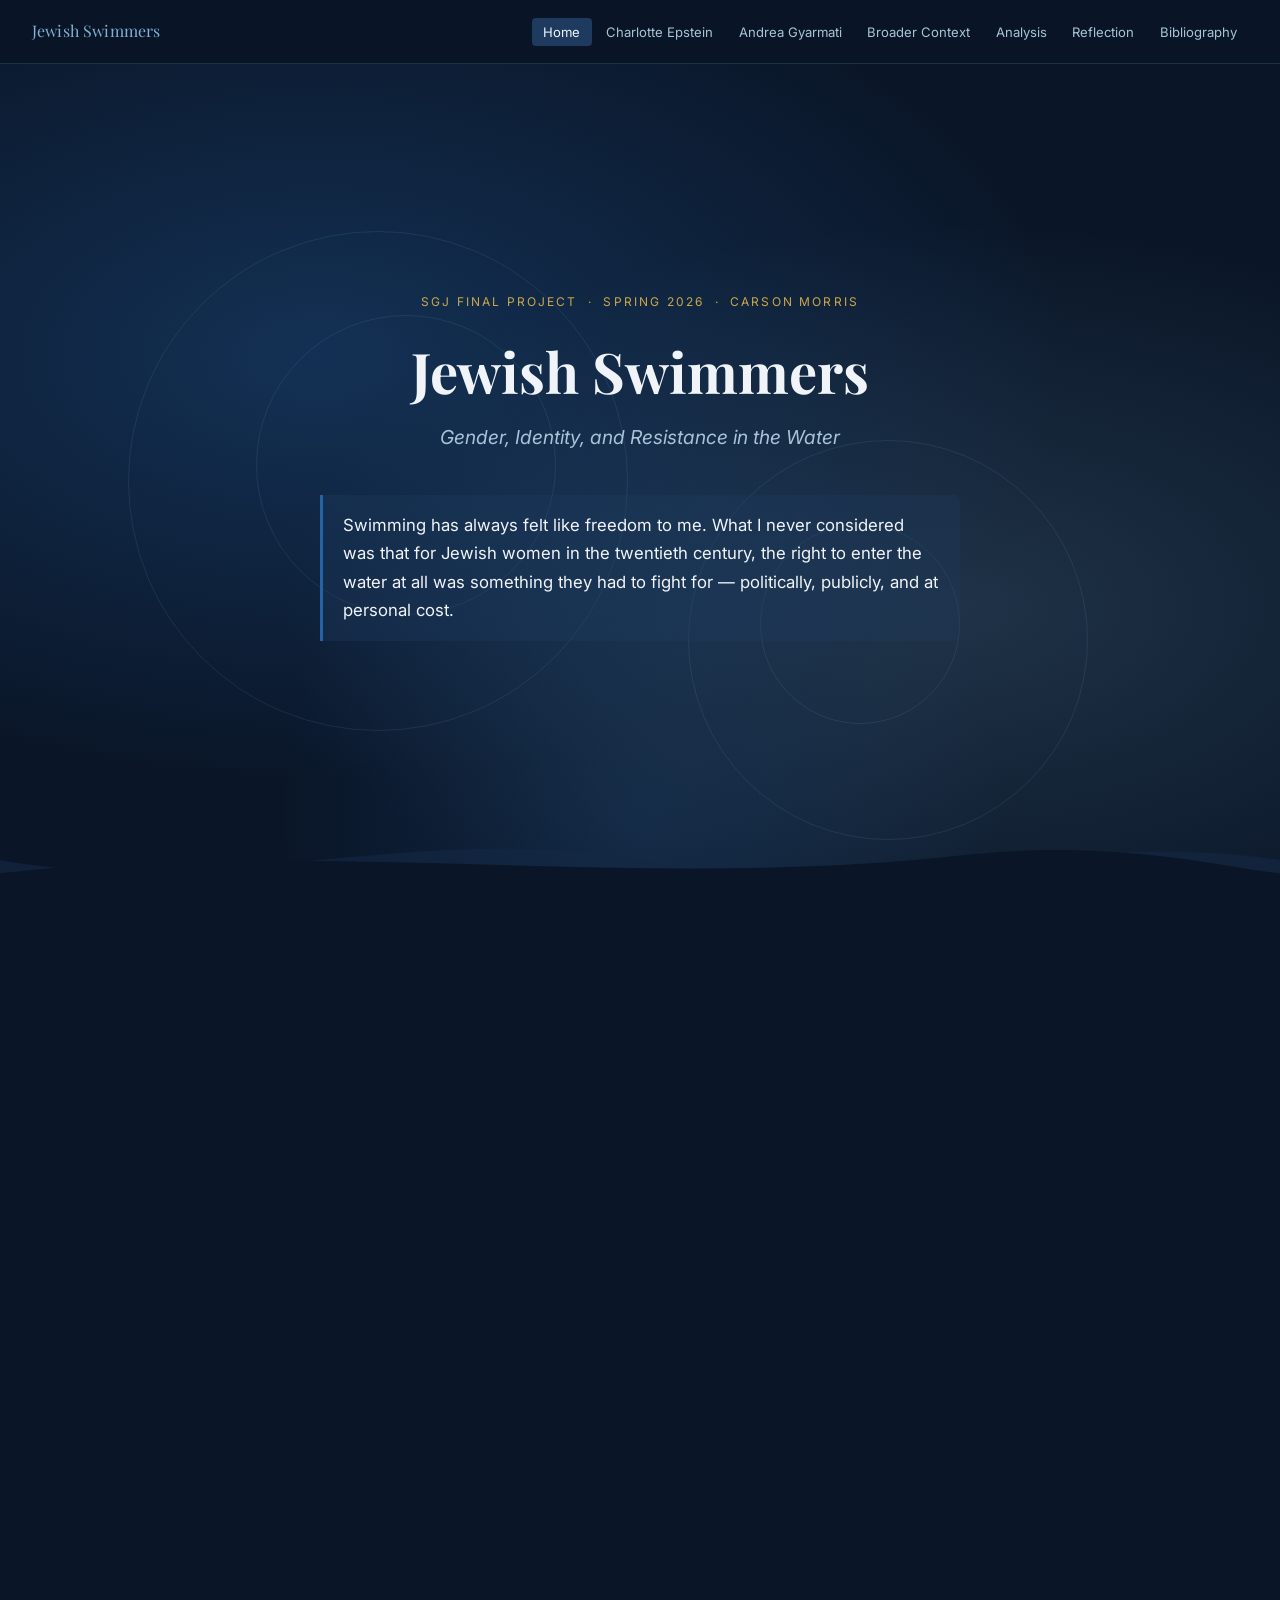
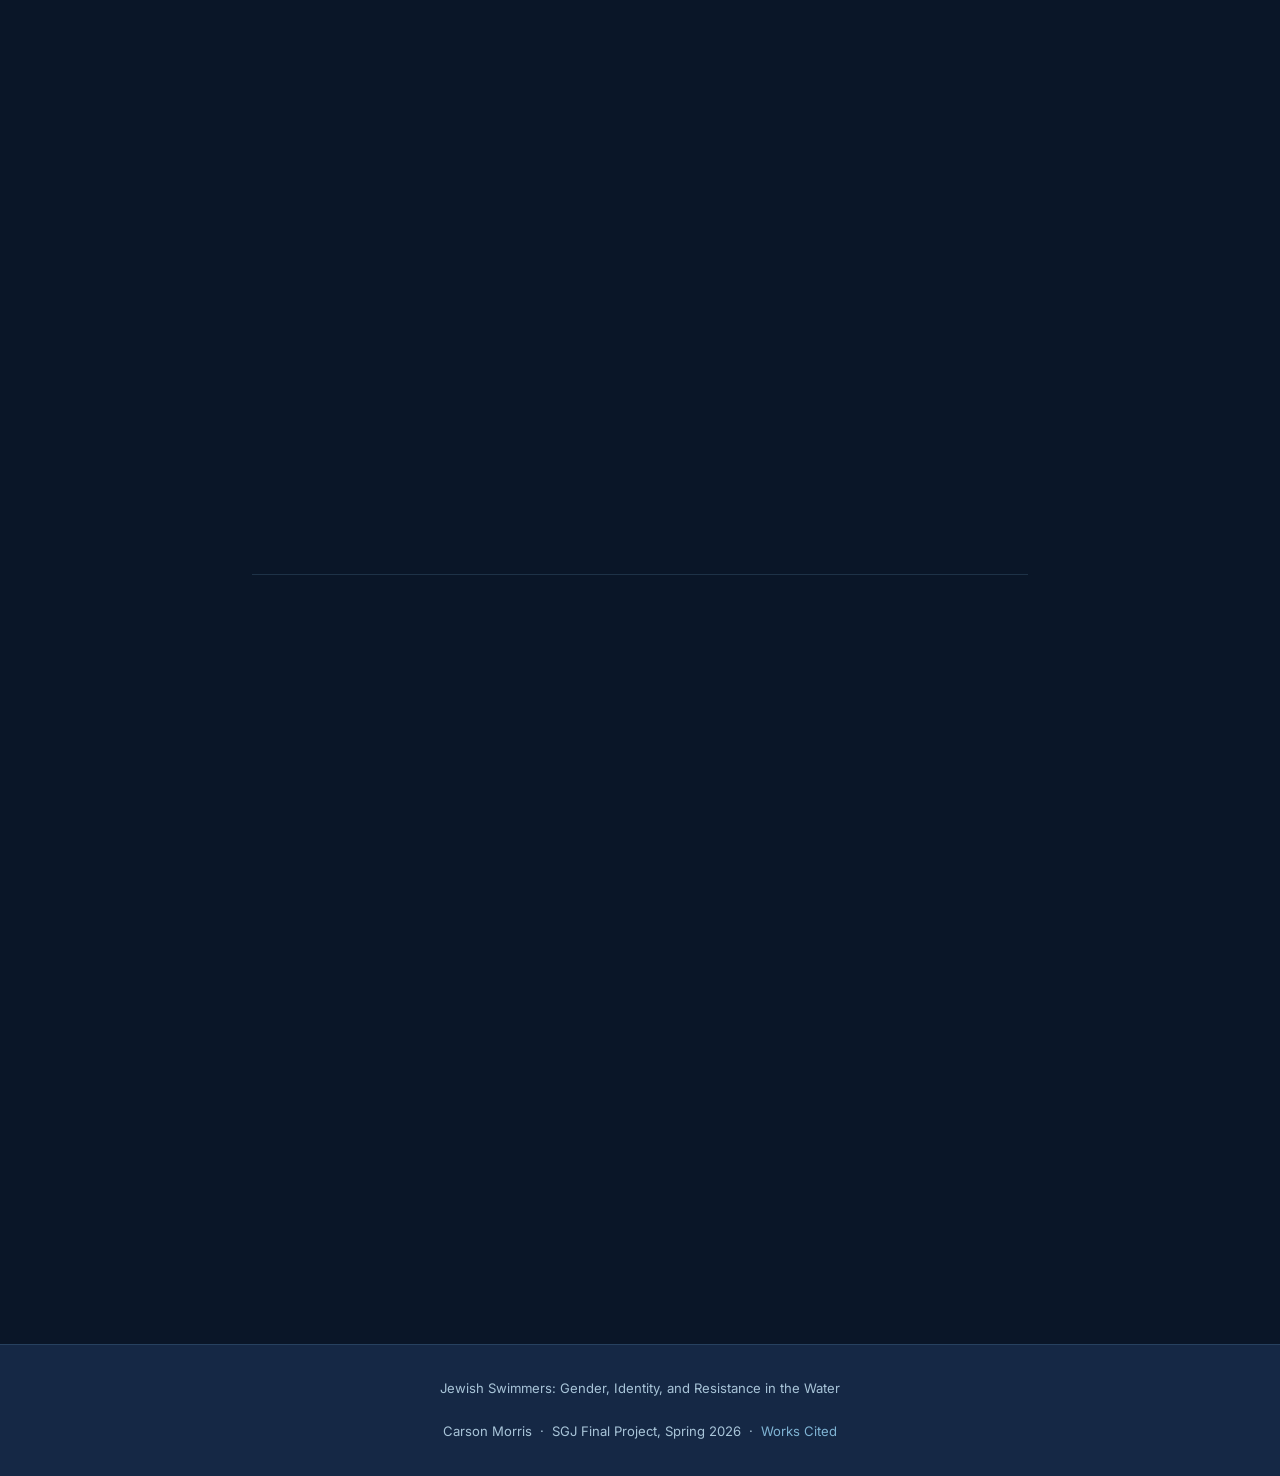
==== index.html @ 77813547 "Add files via upload" ====
<!DOCTYPE html>
<html lang="en">
<head>
  <meta charset="UTF-8">
  <meta name="viewport" content="width=device-width, initial-scale=1.0">
  <title>Jewish Swimmers: Gender, Identity, and Resistance in the Water</title>
  <link rel="preconnect" href="https://fonts.googleapis.com">
  <link rel="preconnect" href="https://fonts.gstatic.com" crossorigin>
  <link href="https://fonts.googleapis.com/css2?family=Playfair+Display:ital,wght@0,400;0,700;1,400&family=Inter:wght@400;500;600&display=swap" rel="stylesheet">
  <link rel="stylesheet" href="styles.css">
</head>
<body>

  <nav class="nav">
    <a href="index.html" class="nav-brand">Jewish Swimmers</a>
    <button class="nav-toggle" aria-label="Toggle navigation" aria-expanded="false">☰</button>
    <ul class="nav-links">
      <li><a href="index.html" class="active">Home</a></li>
      <li><a href="epstein.html">Charlotte Epstein</a></li>
      <li><a href="gyarmati.html">Andrea Gyarmati</a></li>
      <li><a href="context.html">Broader Context</a></li>
      <li><a href="analysis.html">Analysis</a></li>
      <li><a href="reflection.html">Reflection</a></li>
      <li><a href="bibliography.html">Bibliography</a></li>
    </ul>
  </nav>

  <!-- Hero -->
  <section class="hero">
    <div class="hero-bg"></div>
    <div class="hero-ripples">
      <span class="ripple"></span>
      <span class="ripple"></span>
      <span class="ripple"></span>
      <span class="ripple"></span>
    </div>
    <div class="hero-content">
      <p class="hero-eyebrow">SGJ Final Project &nbsp;·&nbsp; Spring 2026 &nbsp;·&nbsp; Carson Morris</p>
      <h1>Jewish Swimmers</h1>
      <p class="hero-subtitle">Gender, Identity, and Resistance in the Water</p>
      <p class="hero-hook">
        Swimming has always felt like freedom to me. What I never considered was that for Jewish women in the twentieth century, the right to enter the water at all was something they had to fight for &mdash; politically, publicly, and at personal cost.
      </p>
    </div>
    <div class="hero-wave">
      <svg viewBox="0 0 1440 90" xmlns="http://www.w3.org/2000/svg" preserveAspectRatio="none">
        <path d="M0,45 C240,90 480,0 720,45 C960,90 1200,10 1440,45 L1440,90 L0,90 Z" fill="rgba(21,40,69,0.6)"/>
        <path d="M0,60 C360,20 720,80 1080,40 C1260,20 1380,55 1440,60 L1440,90 L0,90 Z" fill="#0a1628"/>
      </svg>
    </div>
  </section>

  <main class="content">

    <!-- Why Swimming -->
    <section class="section fade-in">
      <p class="section-label">Personal Introduction</p>
      <h2>Why Swimming?</h2>

      <p>I started swimming when I was five years old. My parents signed me up for the neighborhood swim team &mdash; not because I begged them to, but because they decided it would be good for me. I didn't have much say in the matter. But somewhere between those first clumsy laps and the years that followed, something shifted. I fell in love with the sport in a way I hadn't anticipated.</p>

      <p>It wasn't always smooth. On my first club team, the yardage was relentless &mdash; endless practices that seemed designed to wear you down before they built you up. There were stretches where I seriously considered walking away. I almost quit. But I found a new team, one that matched how I wanted to train and compete, and everything changed. I found my love of swimming again, and this time I held onto it with both hands.</p>

      <p>That love carried me all the way to Lehigh University, where I swam competitively at the college level. The determination it took to get there &mdash; the focus, the sacrifice, the years of work &mdash; is something I'm still proud of. And even after my competitive days wound down, I stayed connected to the sport, spending about three years coaching younger swimmers. In those years on the deck, I was passing something on, though I didn't fully understand yet what that something was.</p>

      <p>I tell you all of this because when I began researching this project, I realized I had always treated the pool as neutral territory. A lane, a clock, a wall to push off from. What this research forced me to reckon with is that the pool is anything but neutral &mdash; and for Jewish women in the twentieth century, it never was.</p>

      <div class="pull-quote fade-in">
        <blockquote>"Charlotte Epstein serves as a symbol of the critical efforts of a Jewish sportswoman to improve the competitive opportunities and quest for physical emancipation of American women using their bodies in aquatic sports."</blockquote>
        <cite>&mdash; Linda J. Borish, "The Cradle of American Champions" (2004)</cite>
      </div>

      <p>Charlotte Epstein had to battle male-dominated institutions just for women to be allowed to compete at all. Andrea Gyarmati arrived at the 1972 Munich Olympics as a Jewish athlete &mdash; in the very city, in the very games, where eleven Israeli athletes were murdered by Palestinian terrorists. These women were not just athletes. They were navigating the intersection of gender, Jewish identity, and political history in one of the most contested spaces imaginable: the pool.</p>

      <p>This project is my attempt to understand what the water really means &mdash; not just for me, but for the Jewish women who claimed it as a site of identity, resistance, and survival long before I ever touched a lane rope.</p>
    </section>

    <hr class="divider">

    <!-- Navigation Cards -->
    <section class="section fade-in">
      <p class="section-label">Explore the Project</p>
      <h2>Sections</h2>

      <div class="page-cards">
        <a href="epstein.html" class="page-card">
          <p class="page-card-label">Profile</p>
          <h3>Charlotte Epstein</h3>
          <p>How one Jewish woman from New York City transformed American women's swimming &mdash; and made it political in the process.</p>
        </a>
        <a href="gyarmati.html" class="page-card">
          <p class="page-card-label">Profile</p>
          <h3>Andrea Gyarmati</h3>
          <p>The Hungarian Olympic swimmer who inherited a champion's legacy and ultimately chose to step away from it on her own terms.</p>
        </a>
        <a href="context.html" class="page-card">
          <p class="page-card-label">Historical Context</p>
          <h3>Broader Context</h3>
          <p>Jewish women's institutional barriers in sport, and the paradox at the heart of "Muscular Judaism" and the "New Jew" ideal.</p>
        </a>
        <a href="analysis.html" class="page-card">
          <p class="page-card-label">Thematic Analysis</p>
          <h3>Why This Matters</h3>
          <p>What swimming reveals about Jewish identity, gender, and the politics of the body across two continents and a century of history.</p>
        </a>
        <a href="reflection.html" class="page-card">
          <p class="page-card-label">Personal Reflection</p>
          <h3>Reflection</h3>
          <p>What I learned, what surprised me, and how my understanding of the pool &mdash; and my place in it &mdash; has permanently changed.</p>
        </a>
        <a href="bibliography.html" class="page-card">
          <p class="page-card-label">Sources</p>
          <h3>Bibliography</h3>
          <p>The scholarly articles and encyclopedia entries that grounded this research in the academic literature on sport and Jewish identity.</p>
        </a>
      </div>
    </section>

  </main>

  <footer>
    <p>Jewish Swimmers: Gender, Identity, and Resistance in the Water</p>
    <p>Carson Morris &nbsp;·&nbsp; SGJ Final Project, Spring 2026 &nbsp;·&nbsp; <a href="bibliography.html">Works Cited</a></p>
  </footer>

  <script src="script.js"></script>
</body>
</html>
---- styles.css ----
/* ============================================================
   styles.css — Jewish Swimmers: Gender, Identity & Resistance
   ============================================================ */

/* ── Reset & Base ── */
*, *::before, *::after {
  box-sizing: border-box;
  margin: 0;
  padding: 0;
}

:root {
  --bg:           #0a1628;
  --surface:      #1e3a5f;
  --surface-2:    #152845;
  --accent:       #2563a8;
  --accent-light: #7fb3d3;
  --text:         #f0f4f8;
  --text-muted:   #a8c4d8;
  --gold:         #c9a84c;
  --border:       rgba(123, 179, 211, 0.18);
  --max-width:    840px;
  --nav-height:   64px;
}

html { scroll-behavior: smooth; }

body {
  font-family: 'Inter', sans-serif;
  background-color: var(--bg);
  color: var(--text);
  line-height: 1.8;
  font-size: 1rem;
}

/* ── Typography ── */
h1, h2, h3, h4 {
  font-family: 'Playfair Display', serif;
  line-height: 1.2;
}

h1 { font-size: clamp(2rem, 5vw, 3.5rem); }

h2 {
  font-size: clamp(1.5rem, 3vw, 2.1rem);
  color: var(--accent-light);
  margin-bottom: 1rem;
}

h3 {
  font-size: 1.3rem;
  color: var(--gold);
  margin-bottom: 0.5rem;
}

h4 {
  font-size: 1.05rem;
  color: var(--accent-light);
  margin-bottom: 0.4rem;
}

p { margin-bottom: 1.25rem; }

a { color: var(--accent-light); text-decoration: none; transition: color 0.2s; }
a:hover { color: var(--text); }

/* ── Navigation ── */
.nav {
  position: sticky;
  top: 0;
  z-index: 100;
  background: rgba(10, 22, 40, 0.96);
  backdrop-filter: blur(10px);
  border-bottom: 1px solid var(--border);
  min-height: var(--nav-height);
  display: flex;
  align-items: center;
  padding: 0 2rem;
  gap: 1.5rem;
  flex-wrap: wrap;
}

.nav-brand {
  font-family: 'Playfair Display', serif;
  font-size: 1rem;
  color: var(--accent-light);
  white-space: nowrap;
  flex-shrink: 0;
  letter-spacing: 0.01em;
}

.nav-brand:hover { color: var(--text); }

.nav-links {
  list-style: none;
  display: flex;
  gap: 0.2rem;
  flex-wrap: wrap;
  margin-left: auto;
  align-items: center;
}

.nav-links a {
  font-size: 0.82rem;
  color: var(--text-muted);
  padding: 0.4rem 0.7rem;
  border-radius: 4px;
  transition: background 0.2s, color 0.2s;
  white-space: nowrap;
}

.nav-links a:hover,
.nav-links a.active {
  background: var(--surface);
  color: var(--text);
}

.nav-toggle {
  display: none;
  background: none;
  border: 1px solid var(--border);
  color: var(--text);
  font-size: 1.2rem;
  cursor: pointer;
  padding: 0.3rem 0.6rem;
  border-radius: 4px;
  margin-left: auto;
}

/* ── Hero ── */
.hero {
  position: relative;
  min-height: calc(100vh - var(--nav-height));
  display: flex;
  flex-direction: column;
  align-items: center;
  justify-content: center;
  text-align: center;
  padding: 5rem 2rem 7rem;
  overflow: hidden;
}

.hero-bg {
  position: absolute;
  inset: 0;
  background:
    radial-gradient(ellipse at 25% 35%, rgba(37, 99, 168, 0.35) 0%, transparent 55%),
    radial-gradient(ellipse at 75% 65%, rgba(127, 179, 211, 0.18) 0%, transparent 50%),
    radial-gradient(ellipse at 50% 90%, rgba(37, 99, 168, 0.2) 0%, transparent 40%),
    var(--bg);
  animation: hero-glow 10s ease-in-out infinite alternate;
}

@keyframes hero-glow {
  from { opacity: 0.7; }
  to   { opacity: 1; }
}

.hero-ripples {
  position: absolute;
  inset: 0;
  overflow: hidden;
  pointer-events: none;
}

.ripple {
  position: absolute;
  border-radius: 50%;
  border: 1px solid rgba(127, 179, 211, 0.12);
  animation: ripple-out 12s ease-out infinite;
}

.ripple:nth-child(1) { width: 300px; height: 300px; top: 30%; left: 20%; animation-delay: 0s; }
.ripple:nth-child(2) { width: 500px; height: 500px; top: 20%; left: 10%; animation-delay: 2s; }
.ripple:nth-child(3) { width: 200px; height: 200px; top: 55%; right: 25%; animation-delay: 4s; }
.ripple:nth-child(4) { width: 400px; height: 400px; top: 45%; right: 15%; animation-delay: 6s; }

@keyframes ripple-out {
  0%   { transform: scale(0.8); opacity: 0.3; }
  50%  { opacity: 0.15; }
  100% { transform: scale(1.3); opacity: 0; }
}

.hero-wave {
  position: absolute;
  bottom: 0;
  left: 0;
  right: 0;
  line-height: 0;
}

.hero-wave svg { display: block; width: 100%; }

.hero-content {
  position: relative;
  z-index: 1;
  max-width: 780px;
}

.hero-eyebrow {
  font-size: 0.75rem;
  letter-spacing: 0.18em;
  text-transform: uppercase;
  color: var(--gold);
  margin-bottom: 1.5rem;
}

.hero h1 { margin-bottom: 1rem; color: var(--text); }

.hero-subtitle {
  font-size: 1.2rem;
  color: var(--text-muted);
  margin-bottom: 2.5rem;
  font-style: italic;
}

.hero-hook {
  font-size: 1.05rem;
  color: var(--text);
  border-left: 3px solid var(--accent);
  padding: 1rem 1.25rem;
  text-align: left;
  max-width: 640px;
  margin: 0 auto;
  background: rgba(30, 58, 95, 0.35);
  border-radius: 0 6px 6px 0;
  line-height: 1.7;
}

/* ── Page Header (non-hero pages) ── */
.page-header {
  background: linear-gradient(160deg, var(--surface-2) 0%, var(--bg) 100%);
  border-bottom: 1px solid var(--border);
  padding: 4rem 2rem 3.5rem;
  text-align: center;
  position: relative;
  overflow: hidden;
}

.page-header::before {
  content: '';
  position: absolute;
  inset: 0;
  background: radial-gradient(ellipse at 50% 0%, rgba(37, 99, 168, 0.2) 0%, transparent 60%);
  pointer-events: none;
}

.page-header .eyebrow {
  font-size: 0.72rem;
  letter-spacing: 0.18em;
  text-transform: uppercase;
  color: var(--gold);
  margin-bottom: 0.75rem;
  position: relative;
}

.page-header h1 {
  font-size: clamp(1.75rem, 4vw, 2.75rem);
  color: var(--text);
  margin-bottom: 0.75rem;
  position: relative;
}

.page-header .subtitle {
  color: var(--text-muted);
  font-size: 1.05rem;
  max-width: 600px;
  margin: 0 auto;
  position: relative;
}

/* ── Main Content ── */
.content {
  max-width: var(--max-width);
  margin: 0 auto;
  padding: 4rem 2rem;
}

/* ── Sections ── */
.section { margin-bottom: 4rem; }

.section-label {
  font-size: 0.72rem;
  letter-spacing: 0.16em;
  text-transform: uppercase;
  color: var(--gold);
  margin-bottom: 0.5rem;
}

/* ── Pull Quote ── */
.pull-quote {
  background: rgba(30, 58, 95, 0.45);
  border-left: 4px solid var(--accent);
  border-radius: 0 8px 8px 0;
  padding: 1.75rem 2rem;
  margin: 2.5rem 0;
}

.pull-quote blockquote {
  font-family: 'Playfair Display', serif;
  font-size: 1.2rem;
  font-style: italic;
  color: var(--accent-light);
  line-height: 1.55;
  margin-bottom: 0.75rem;
}

.pull-quote cite {
  font-size: 0.83rem;
  color: var(--text-muted);
  font-style: normal;
  display: block;
}

/* ── Profile Card ── */
.profile-card {
  background: var(--surface-2);
  border: 1px solid var(--border);
  border-radius: 12px;
  padding: 2rem;
  margin-bottom: 2.5rem;
}

.profile-facts {
  display: grid;
  grid-template-columns: repeat(auto-fill, minmax(150px, 1fr));
  gap: 1.25rem;
  margin-top: 1rem;
}

.fact-item { display: flex; flex-direction: column; gap: 0.25rem; }

.fact-label {
  font-size: 0.68rem;
  letter-spacing: 0.12em;
  text-transform: uppercase;
  color: var(--gold);
}

.fact-value { font-size: 0.93rem; color: var(--text); line-height: 1.4; }

/* ── Page Cards (homepage navigation) ── */
.page-cards {
  display: grid;
  grid-template-columns: repeat(auto-fit, minmax(240px, 1fr));
  gap: 1.25rem;
  margin-top: 1.5rem;
}

.page-card {
  display: block;
  background: var(--surface-2);
  border: 1px solid var(--border);
  border-radius: 10px;
  padding: 1.75rem;
  transition: transform 0.22s, border-color 0.22s, background 0.22s;
  color: var(--text);
}

.page-card:hover {
  transform: translateY(-4px);
  border-color: var(--accent);
  background: var(--surface);
  color: var(--text);
}

.page-card-label {
  font-size: 0.68rem;
  letter-spacing: 0.14em;
  text-transform: uppercase;
  color: var(--gold);
  margin-bottom: 0.4rem;
}

.page-card h3 {
  font-size: 1.1rem;
  margin-bottom: 0.5rem;
  color: var(--accent-light);
}

.page-card p {
  font-size: 0.88rem;
  color: var(--text-muted);
  margin: 0;
  line-height: 1.55;
}

/* ── Divider ── */
hr.divider {
  border: none;
  border-top: 1px solid var(--border);
  margin: 3rem 0;
}

/* ── Analysis Box ── */
.analysis-box {
  background: rgba(37, 99, 168, 0.08);
  border: 1px solid rgba(37, 99, 168, 0.28);
  border-radius: 10px;
  padding: 2rem;
  margin: 2.5rem 0;
}

.analysis-box h3 { color: var(--accent-light); }

/* ── Comparison Grid ── */
.compare-grid {
  display: grid;
  grid-template-columns: 1fr 1fr;
  gap: 1.5rem;
  margin: 2rem 0;
}

.compare-card {
  background: var(--surface-2);
  border: 1px solid var(--border);
  border-radius: 10px;
  padding: 1.5rem;
}

.compare-card h4 {
  font-family: 'Playfair Display', serif;
  color: var(--accent-light);
  margin-bottom: 1rem;
  padding-bottom: 0.75rem;
  border-bottom: 1px solid var(--border);
}

.compare-card ul { list-style: none; padding: 0; }

.compare-card ul li {
  padding: 0.45rem 0;
  border-bottom: 1px solid rgba(123, 179, 211, 0.08);
  font-size: 0.92rem;
  color: var(--text-muted);
  padding-left: 1rem;
  position: relative;
}

.compare-card ul li::before {
  content: '—';
  position: absolute;
  left: 0;
  color: var(--accent);
  font-size: 0.8rem;
}

.compare-card ul li:last-child { border-bottom: none; }

/* ── Works Cited ── */
.bib-section { margin-bottom: 3rem; }

.bib-section-title {
  font-size: 0.72rem;
  letter-spacing: 0.16em;
  text-transform: uppercase;
  color: var(--gold);
  margin-bottom: 1.25rem;
  padding-bottom: 0.5rem;
  border-bottom: 1px solid var(--border);
}

.bib-entry {
  padding: 1.25rem 0;
  border-bottom: 1px solid var(--border);
}

.bib-entry:last-child { border-bottom: none; }

.bib-entry p {
  font-size: 0.93rem;
  line-height: 1.75;
  padding-left: 2rem;
  text-indent: -2rem;
  margin: 0;
  color: var(--text-muted);
}

/* ── Callout ── */
.callout {
  background: rgba(201, 168, 76, 0.08);
  border-left: 3px solid var(--gold);
  border-radius: 0 8px 8px 0;
  padding: 1.25rem 1.5rem;
  margin: 2rem 0;
  font-size: 0.95rem;
  color: var(--text-muted);
}

.callout strong { color: var(--gold); }

/* ── Thesis Block ── */
.thesis {
  background: linear-gradient(135deg, rgba(37, 99, 168, 0.15), rgba(30, 58, 95, 0.3));
  border: 1px solid rgba(127, 179, 211, 0.25);
  border-radius: 10px;
  padding: 2rem;
  margin: 2.5rem 0;
  font-size: 1.05rem;
  line-height: 1.75;
  color: var(--text);
}

/* ── Fade-in animation ── */
.fade-in {
  opacity: 0;
  transform: translateY(22px);
  transition: opacity 0.65s ease, transform 0.65s ease;
}

.fade-in.visible {
  opacity: 1;
  transform: translateY(0);
}

/* ── Footer ── */
footer {
  background: var(--surface-2);
  border-top: 1px solid var(--border);
  text-align: center;
  padding: 2rem;
  font-size: 0.82rem;
  color: var(--text-muted);
}

footer a { color: var(--accent-light); }

footer p + p { margin-top: 0.4rem; margin-bottom: 0; }

/* ── Page nav arrows ── */
.page-nav {
  display: flex;
  justify-content: space-between;
  gap: 1rem;
  padding: 2rem 0 0;
  border-top: 1px solid var(--border);
  margin-top: 2rem;
}

.page-nav a {
  display: flex;
  flex-direction: column;
  gap: 0.25rem;
  padding: 1rem 1.25rem;
  background: var(--surface-2);
  border: 1px solid var(--border);
  border-radius: 8px;
  transition: border-color 0.2s, background 0.2s;
  max-width: 48%;
}

.page-nav a:hover { border-color: var(--accent); background: var(--surface); color: var(--text); }

.page-nav .nav-direction {
  font-size: 0.7rem;
  letter-spacing: 0.1em;
  text-transform: uppercase;
  color: var(--text-muted);
}

.page-nav .nav-title {
  font-family: 'Playfair Display', serif;
  font-size: 0.95rem;
  color: var(--accent-light);
}

.page-nav .next { text-align: right; margin-left: auto; }

/* ── Site Photos ── */
.site-photo img {
  display: block;
  margin: 2rem auto;
  border-radius: 8px;
  max-width: 500px;
  width: 100%;
}

.site-photo p {
  font-size: 0.85rem;
  text-align: center;
  font-style: italic;
  color: #666;
  margin-top: 0.5rem;
  margin-bottom: 0.5rem;
}

/* ── Responsive ── */
@media (max-width: 768px) {
  .nav {
    padding: 0.75rem 1rem;
    align-items: flex-start;
    gap: 0;
  }

  .nav-toggle { display: block; }

  .nav-brand { padding: 0.4rem 0; }

  .nav-links {
    display: none;
    width: 100%;
    flex-direction: column;
    margin-left: 0;
    padding: 0.75rem 0 0.5rem;
    gap: 0;
    order: 3;
  }

  .nav-links.open { display: flex; }

  .nav-links a { padding: 0.6rem 0.5rem; display: block; }

  .compare-grid { grid-template-columns: 1fr; }

  .hero { padding: 3rem 1.25rem 5rem; }

  .content { padding: 2.5rem 1.25rem; }

  .page-header { padding: 3rem 1.25rem 2.5rem; }

  .page-nav { flex-direction: column; }
  .page-nav a { max-width: 100%; }
  .page-nav .next { text-align: left; margin-left: 0; }
}
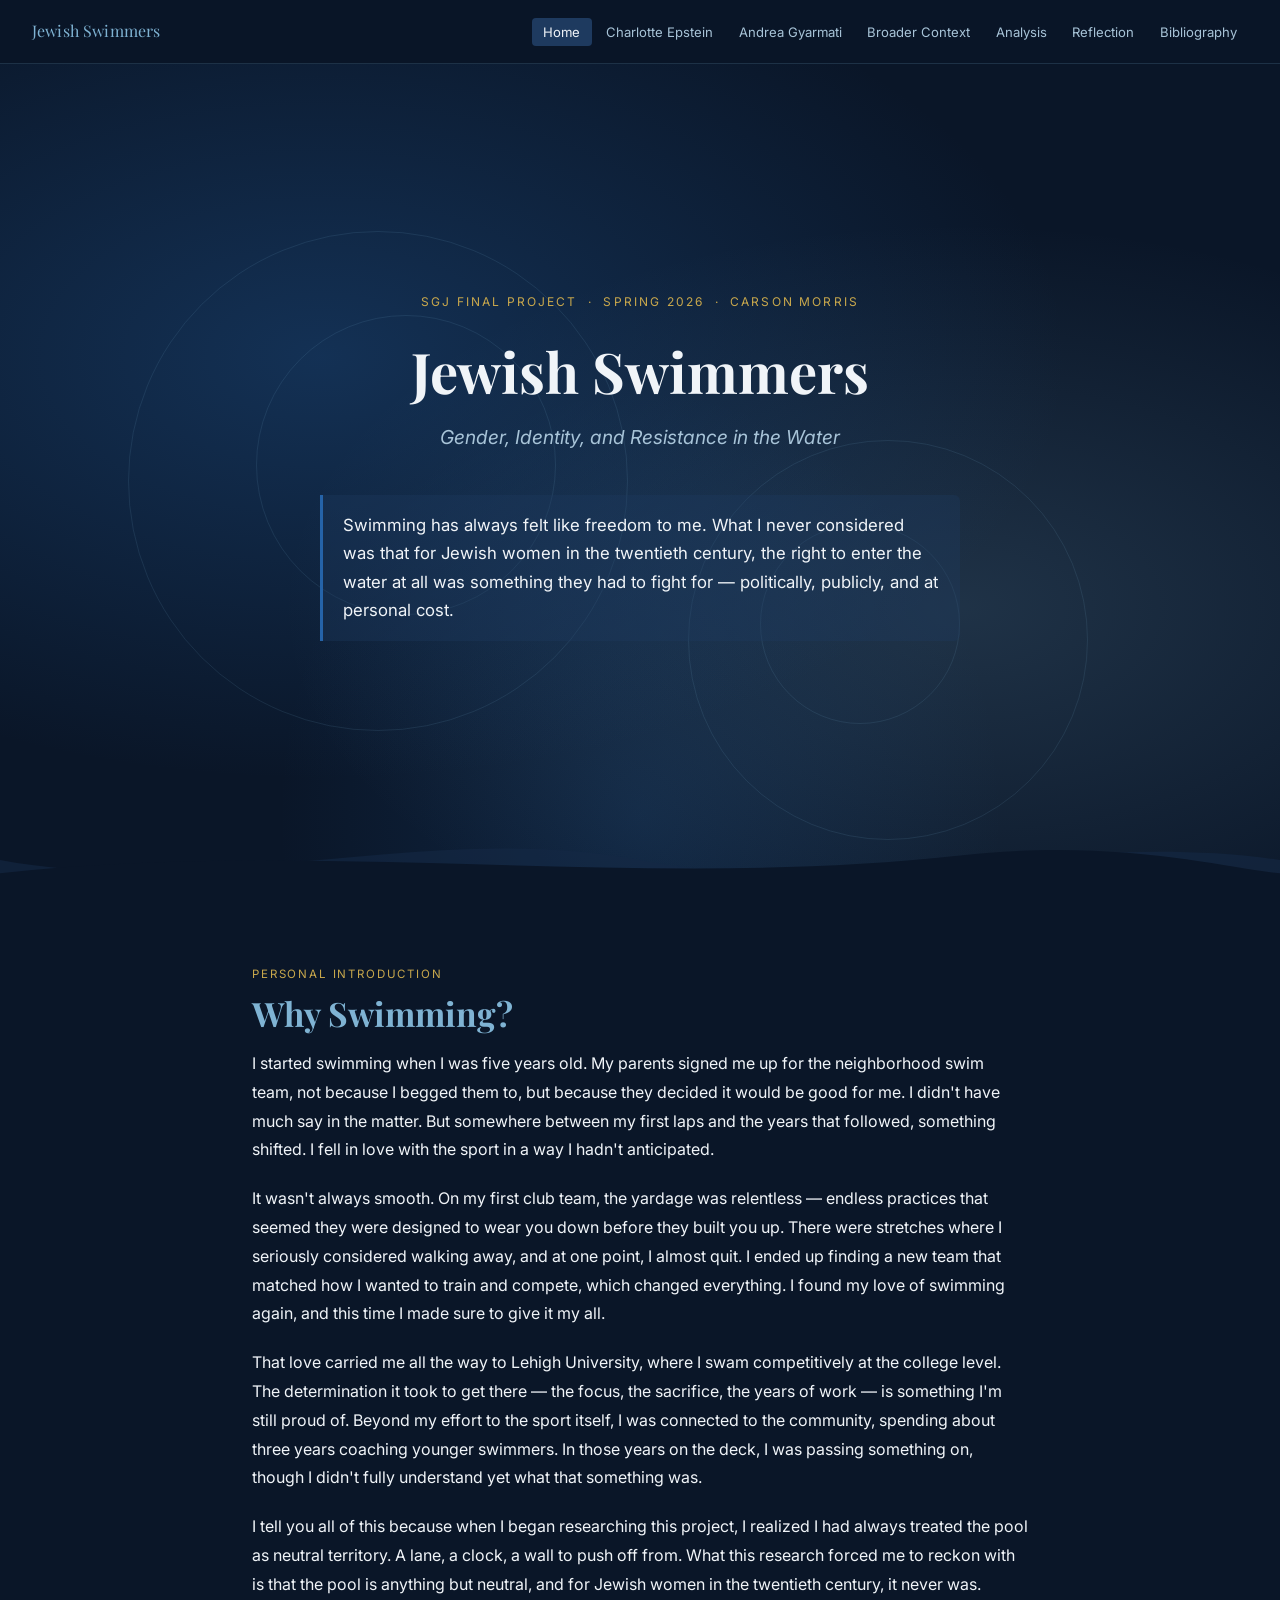
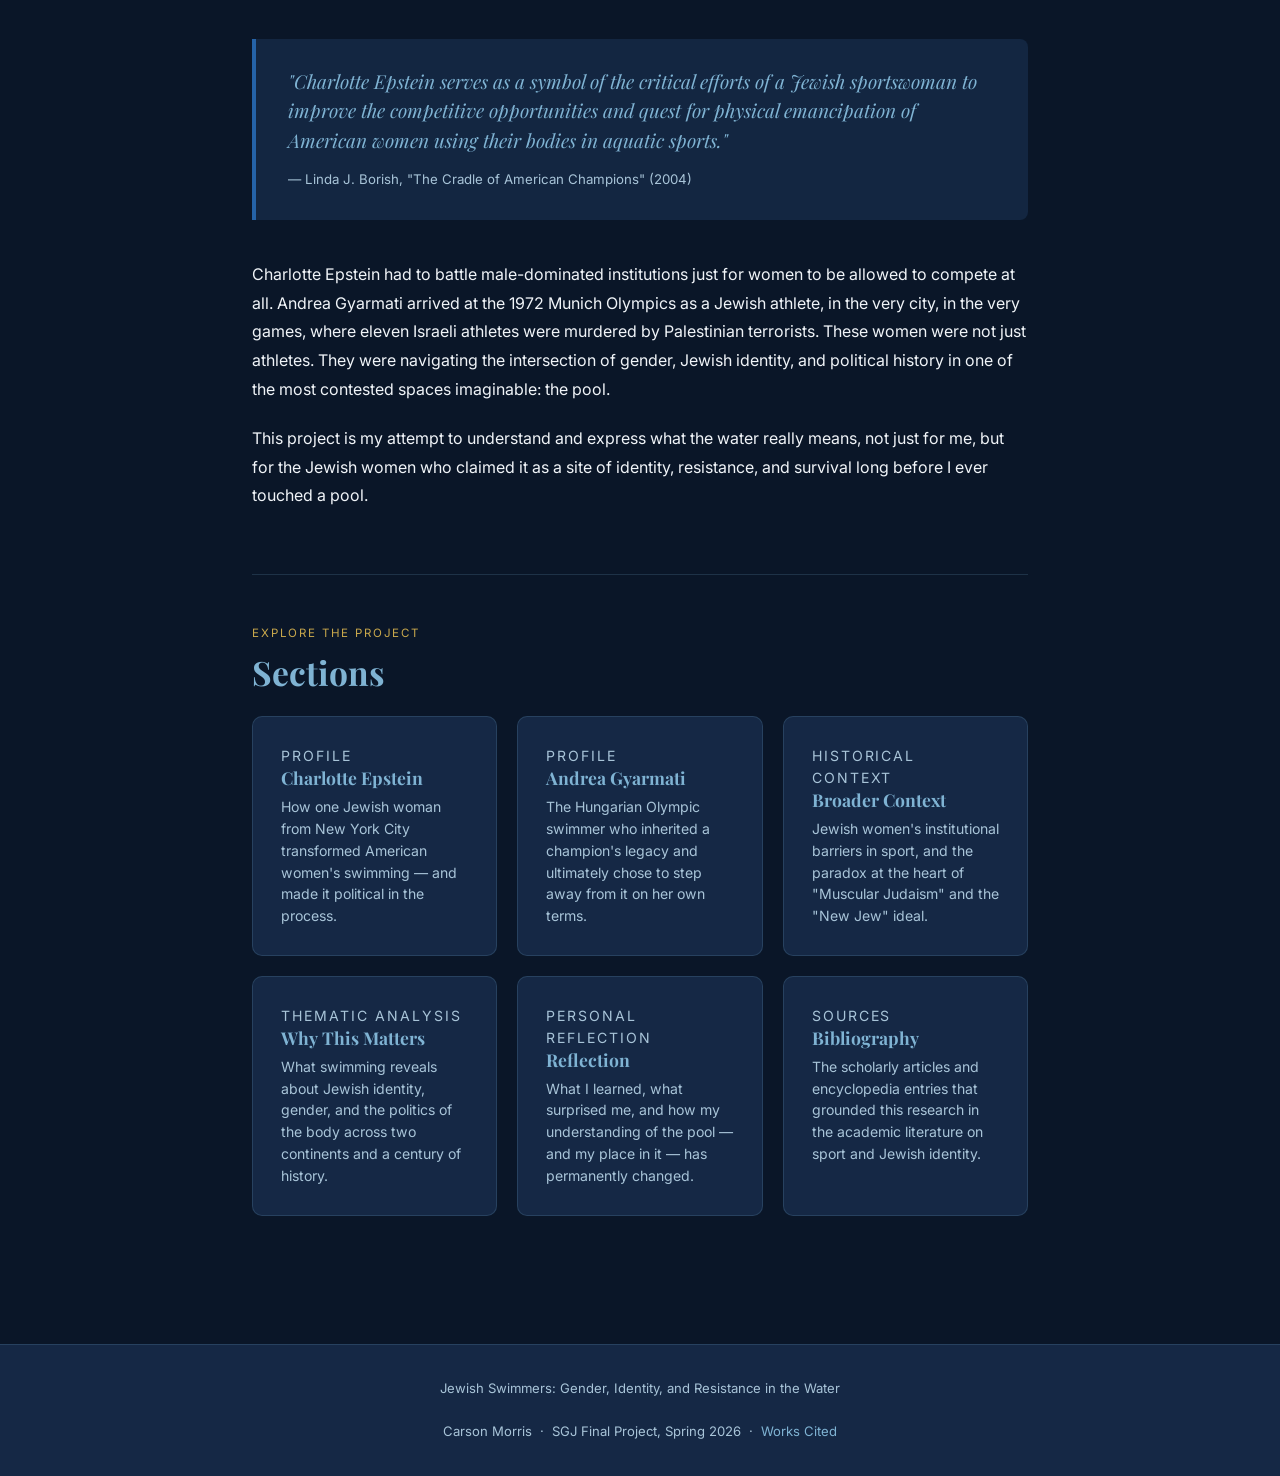
==== commit 0d7da769: "Add files via upload" ====
--- a/index.html
+++ b/index.html
@@ -57,22 +57,22 @@
       <p class="section-label">Personal Introduction</p>
       <h2>Why Swimming?</h2>
 
-      <p>I started swimming when I was five years old. My parents signed me up for the neighborhood swim team &mdash; not because I begged them to, but because they decided it would be good for me. I didn't have much say in the matter. But somewhere between those first clumsy laps and the years that followed, something shifted. I fell in love with the sport in a way I hadn't anticipated.</p>
+      <p>I started swimming when I was five years old. My parents signed me up for the neighborhood swim team, not because I begged them to, but because they decided it would be good for me. I didn't have much say in the matter. But somewhere between my first laps and the years that followed, something shifted. I fell in love with the sport in a way I hadn't anticipated.</p>
 
-      <p>It wasn't always smooth. On my first club team, the yardage was relentless &mdash; endless practices that seemed designed to wear you down before they built you up. There were stretches where I seriously considered walking away. I almost quit. But I found a new team, one that matched how I wanted to train and compete, and everything changed. I found my love of swimming again, and this time I held onto it with both hands.</p>
+      <p>It wasn't always smooth. On my first club team, the yardage was relentless &mdash; endless practices that seemed they were designed to wear you down before they built you up. There were stretches where I seriously considered walking away, and at one point, I almost quit. I ended up finding a new team that matched how I wanted to train and compete, which changed everything. I found my love of swimming again, and this time I made sure to give it my all.</p>
 
-      <p>That love carried me all the way to Lehigh University, where I swam competitively at the college level. The determination it took to get there &mdash; the focus, the sacrifice, the years of work &mdash; is something I'm still proud of. And even after my competitive days wound down, I stayed connected to the sport, spending about three years coaching younger swimmers. In those years on the deck, I was passing something on, though I didn't fully understand yet what that something was.</p>
+      <p>That love carried me all the way to Lehigh University, where I swam competitively at the college level. The determination it took to get there &mdash; the focus, the sacrifice, the years of work &mdash; is something I'm still proud of. Beyond my effort to the sport itself, I was connected to the community, spending about three years coaching younger swimmers. In those years on the deck, I was passing something on, though I didn't fully understand yet what that something was.</p>
 
-      <p>I tell you all of this because when I began researching this project, I realized I had always treated the pool as neutral territory. A lane, a clock, a wall to push off from. What this research forced me to reckon with is that the pool is anything but neutral &mdash; and for Jewish women in the twentieth century, it never was.</p>
+      <p>I tell you all of this because when I began researching this project, I realized I had always treated the pool as neutral territory. A lane, a clock, a wall to push off from. What this research forced me to reckon with is that the pool is anything but neutral, and for Jewish women in the twentieth century, it never was.</p>
 
       <div class="pull-quote fade-in">
         <blockquote>"Charlotte Epstein serves as a symbol of the critical efforts of a Jewish sportswoman to improve the competitive opportunities and quest for physical emancipation of American women using their bodies in aquatic sports."</blockquote>
         <cite>&mdash; Linda J. Borish, "The Cradle of American Champions" (2004)</cite>
       </div>
 
-      <p>Charlotte Epstein had to battle male-dominated institutions just for women to be allowed to compete at all. Andrea Gyarmati arrived at the 1972 Munich Olympics as a Jewish athlete &mdash; in the very city, in the very games, where eleven Israeli athletes were murdered by Palestinian terrorists. These women were not just athletes. They were navigating the intersection of gender, Jewish identity, and political history in one of the most contested spaces imaginable: the pool.</p>
+      <p>Charlotte Epstein had to battle male-dominated institutions just for women to be allowed to compete at all. Andrea Gyarmati arrived at the 1972 Munich Olympics as a Jewish athlete, in the very city, in the very games, where eleven Israeli athletes were murdered by Palestinian terrorists. These women were not just athletes. They were navigating the intersection of gender, Jewish identity, and political history in one of the most contested spaces imaginable: the pool.</p>
 
-      <p>This project is my attempt to understand what the water really means &mdash; not just for me, but for the Jewish women who claimed it as a site of identity, resistance, and survival long before I ever touched a lane rope.</p>
+      <p>This project is my attempt to understand and express what the water really means, not just for me, but for the Jewish women who claimed it as a site of identity, resistance, and survival long before I ever touched a pool.</p>
     </section>
 
     <hr class="divider">
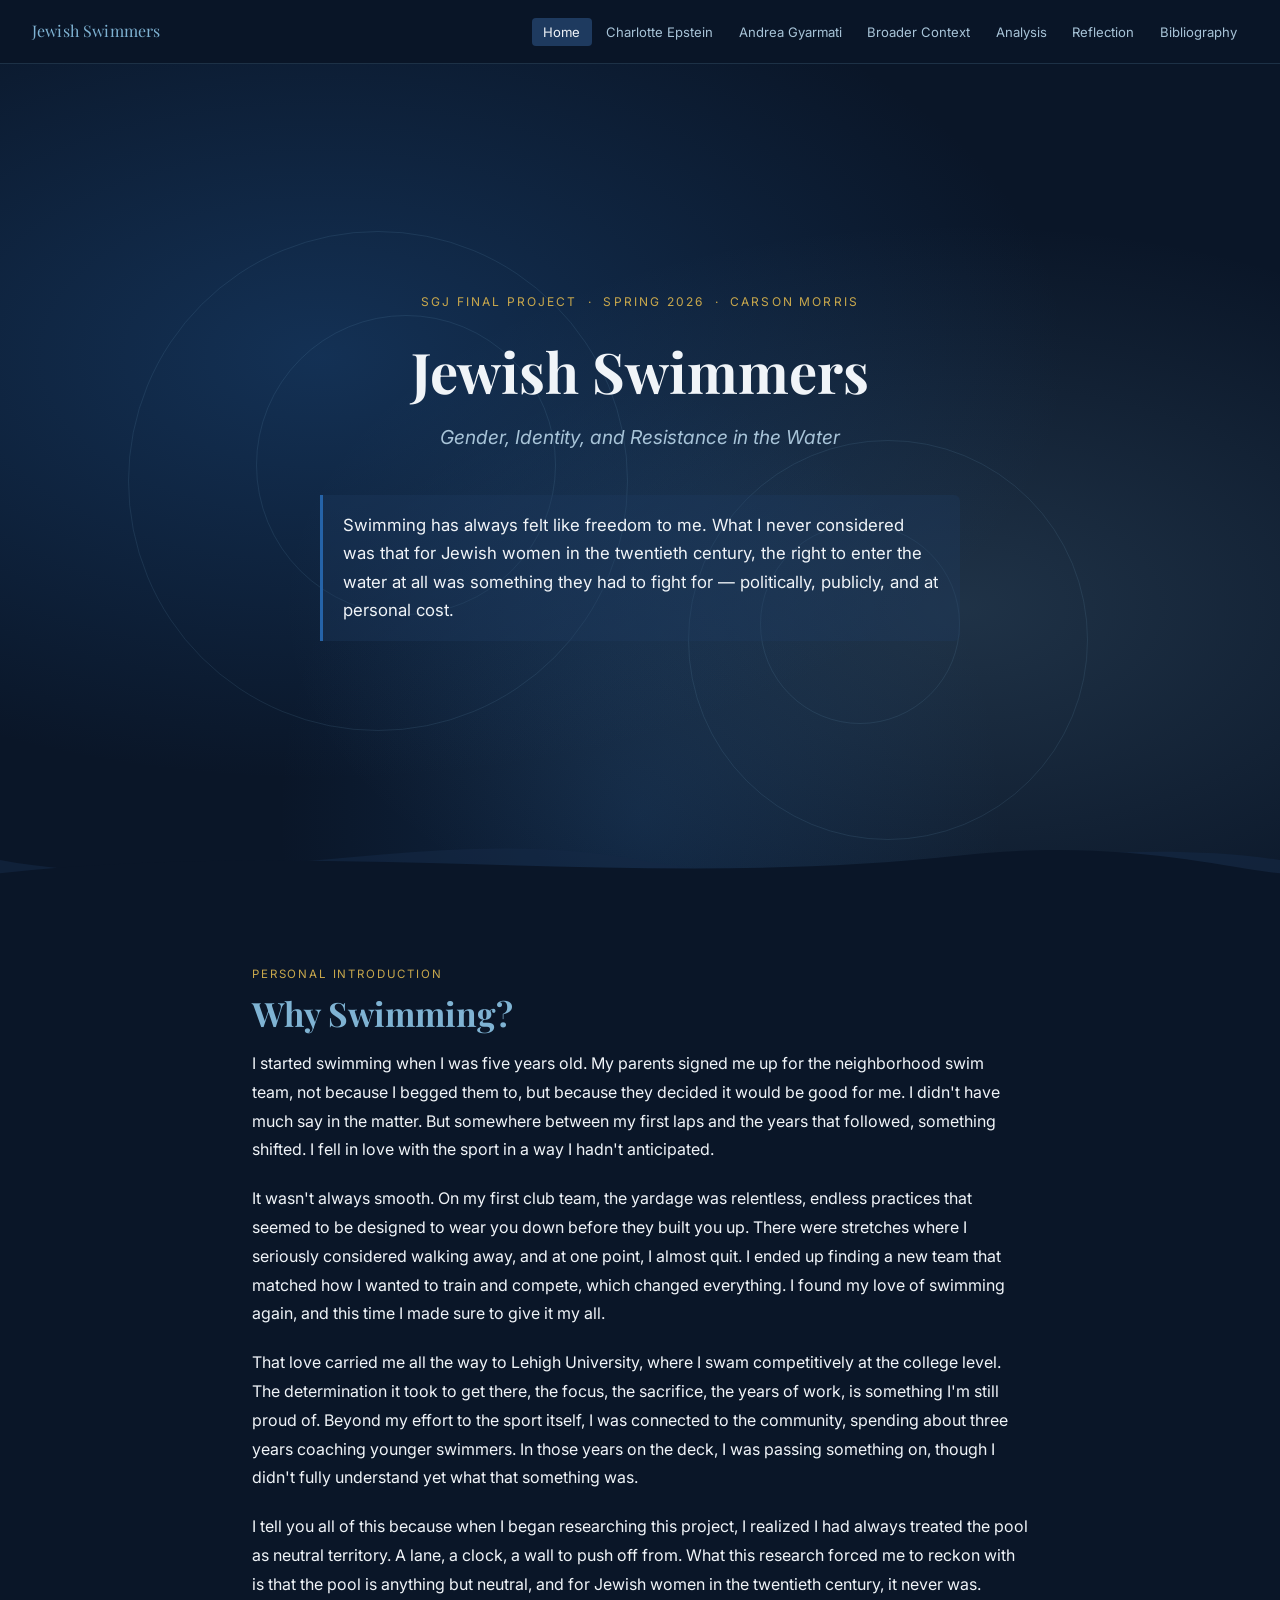
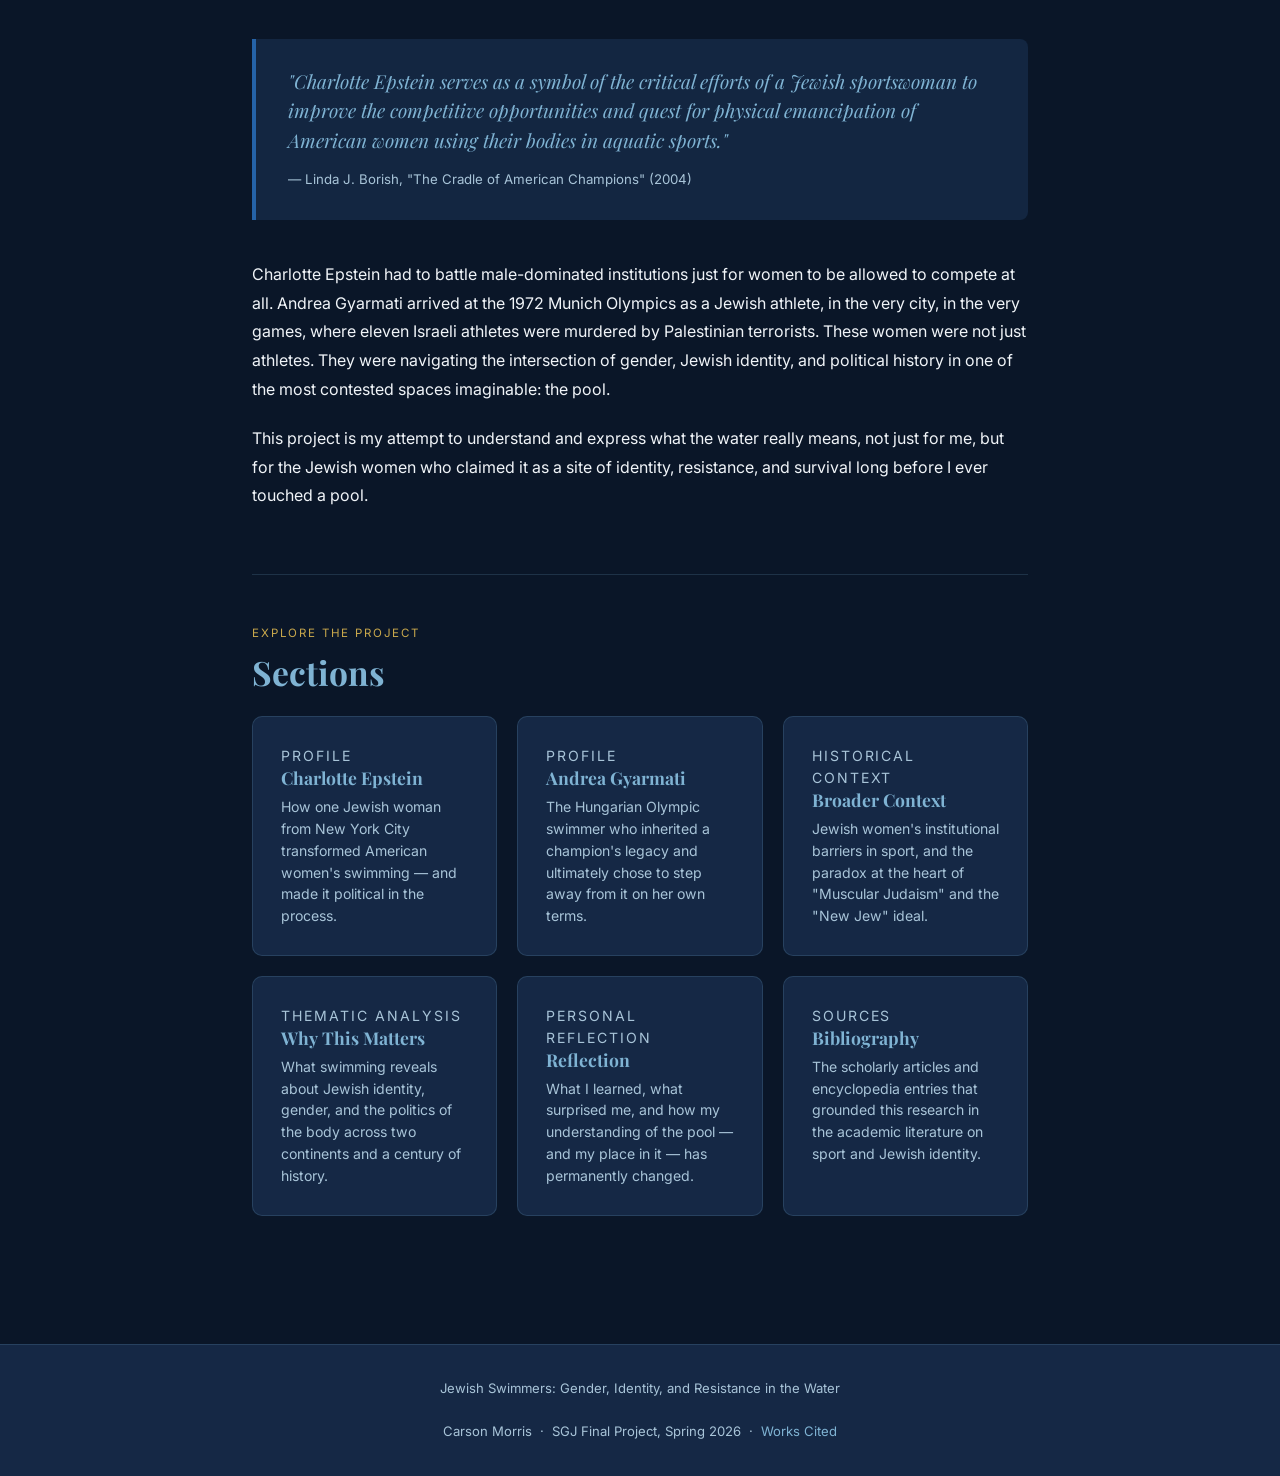
==== commit 422b76a8: "Fix punctuation and clarity in swimming narrative" ====
--- a/index.html
+++ b/index.html
@@ -59,9 +59,9 @@
 
       <p>I started swimming when I was five years old. My parents signed me up for the neighborhood swim team, not because I begged them to, but because they decided it would be good for me. I didn't have much say in the matter. But somewhere between my first laps and the years that followed, something shifted. I fell in love with the sport in a way I hadn't anticipated.</p>
 
-      <p>It wasn't always smooth. On my first club team, the yardage was relentless &mdash; endless practices that seemed they were designed to wear you down before they built you up. There were stretches where I seriously considered walking away, and at one point, I almost quit. I ended up finding a new team that matched how I wanted to train and compete, which changed everything. I found my love of swimming again, and this time I made sure to give it my all.</p>
+      <p>It wasn't always smooth. On my first club team, the yardage was relentless, endless practices that seemed to be designed to wear you down before they built you up. There were stretches where I seriously considered walking away, and at one point, I almost quit. I ended up finding a new team that matched how I wanted to train and compete, which changed everything. I found my love of swimming again, and this time I made sure to give it my all.</p>
 
-      <p>That love carried me all the way to Lehigh University, where I swam competitively at the college level. The determination it took to get there &mdash; the focus, the sacrifice, the years of work &mdash; is something I'm still proud of. Beyond my effort to the sport itself, I was connected to the community, spending about three years coaching younger swimmers. In those years on the deck, I was passing something on, though I didn't fully understand yet what that something was.</p>
+      <p>That love carried me all the way to Lehigh University, where I swam competitively at the college level. The determination it took to get there, the focus, the sacrifice, the years of work, is something I'm still proud of. Beyond my effort to the sport itself, I was connected to the community, spending about three years coaching younger swimmers. In those years on the deck, I was passing something on, though I didn't fully understand yet what that something was.</p>
 
       <p>I tell you all of this because when I began researching this project, I realized I had always treated the pool as neutral territory. A lane, a clock, a wall to push off from. What this research forced me to reckon with is that the pool is anything but neutral, and for Jewish women in the twentieth century, it never was.</p>
 
